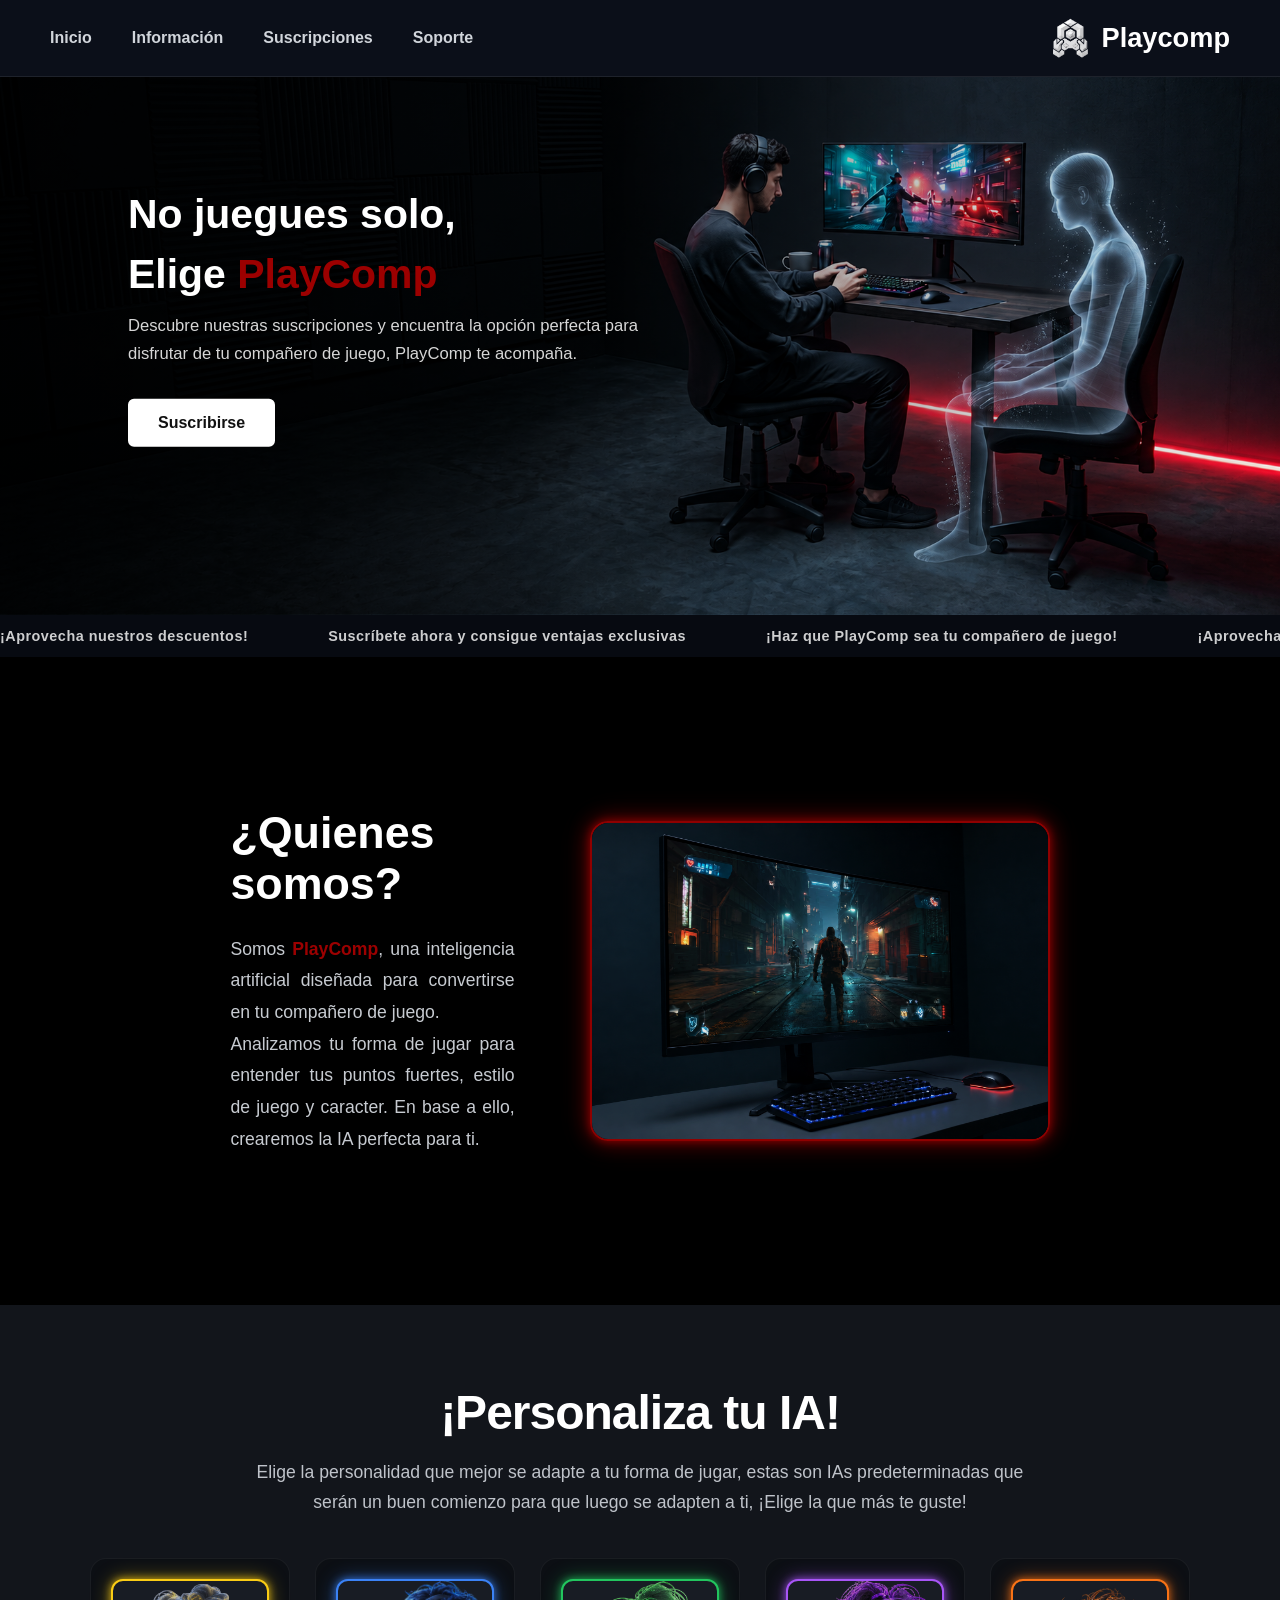
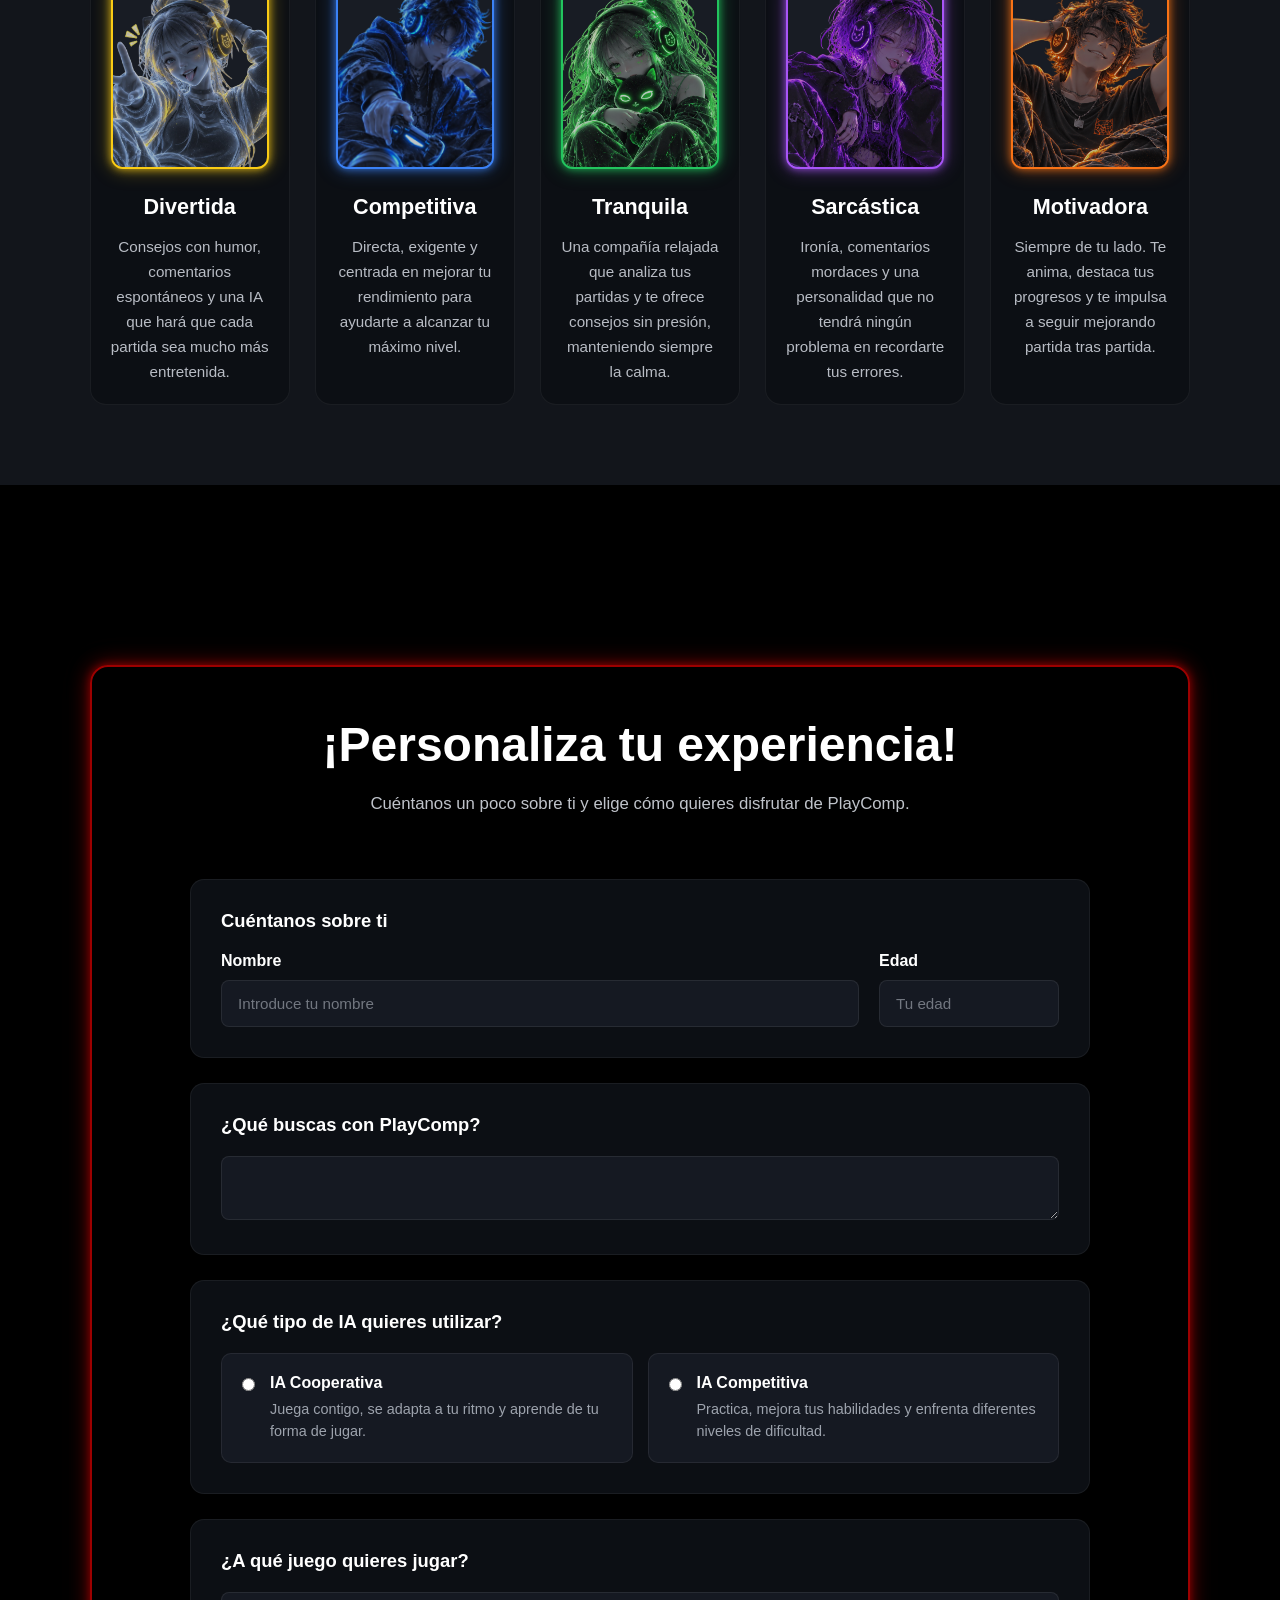
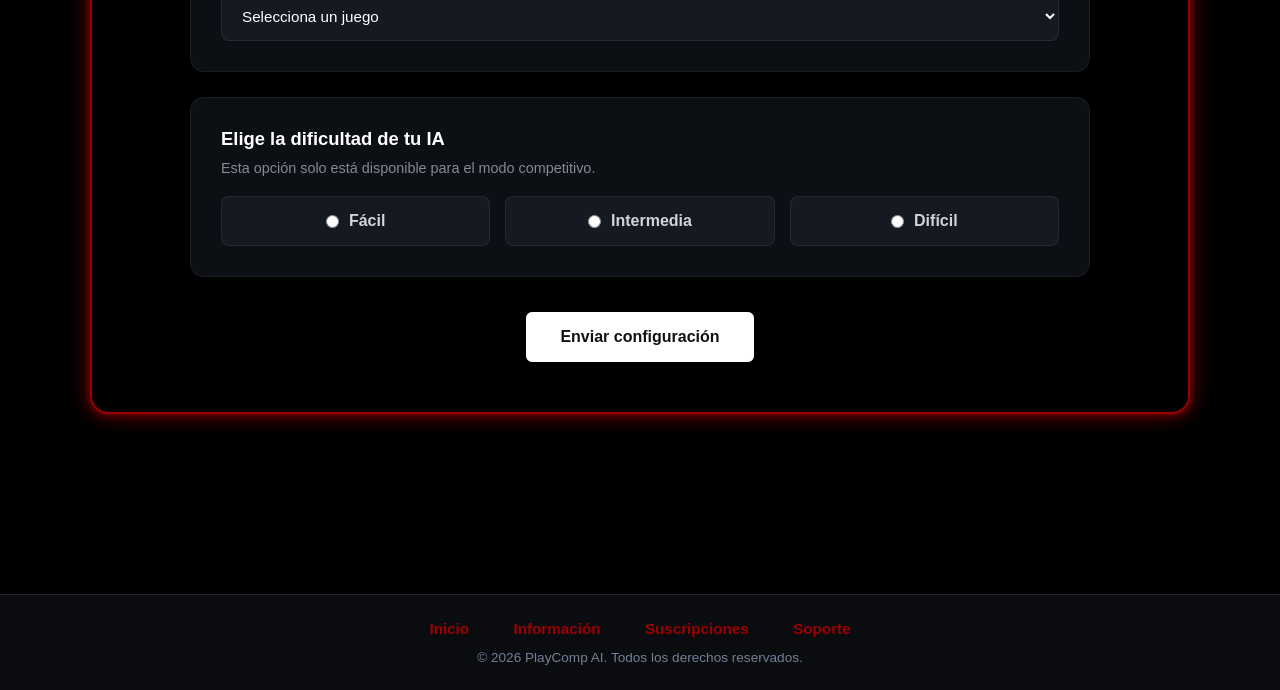
==== index.html @ 2fa4ae01 "Commit inicial del repositorio web separado" ====
<!DOCTYPE html>
<html lang="es">

<head>
    <meta charset="UTF-8">
    <meta name="viewport" content="width=device-width, initial-scale=1.0">
    <link rel="stylesheet" href="reto1web.css">
    <title>PlayComp</title>
</head>

<body>
    <!-- Parte de arriba, menú desplegable -->
    <!-- Dentro de este, estará la imagen del logo -->
    <header class="header-inicio">
        <div class="header-top">
            <img src="img/logo.png" alt="Logo PlayComp" class="logo-img">
            <h1 class="titulo-principal">Playcomp</h1>
        </div>
        <nav class="menu-nav">
            <a href="reto1web.html">Inicio</a>
            <a href="informacion.html">Información</a>
            <a href="suscripciones.html">Suscripciones</a>
            <a href="soporte.html">Soporte</a>
        </nav>
    </header>

    <!-- Imágen principal con su texto y botón que redirige a otra página -->
    <section class="banner">
        <div class="banner-imagen"></div>
        <div class="banner-contenido">
            <h1>No juegues solo,</h1>
            <h1>Elige <b>PlayComp</b></h1>
                <p>
                    Descubre nuestras suscripciones y encuentra la opción perfecta
                    para disfrutar de tu compañero de juego, PlayComp te acompaña.
                </p>
                <a href="#suscripciones" class="banner-boton">
                    Suscribirse
                </a>
        </div>
    </section>

    <!-- Barra en la que aparece las promociones -->
    <div class="barra-promo">
        <div class="promo-track">
            <div class="promo-grupo">
                <span>¡Aprovecha nuestros descuentos!</span>
                <span>Suscríbete ahora y consigue ventajas exclusivas</span>
                <span>¡Haz que PlayComp sea tu compañero de juego!</span>
            </div>
    <!-- Repetimos el texto para más duración -->
            <div class="promo-grupo">
                <span>¡Aprovecha nuestros descuentos!</span>
                <span>Suscríbete ahora y consigue ventajas exclusivas</span>
                <span>¡Haz que PlayComp AI sea tu compañero de juego!</span>
            </div>
        </div>
    </div>

    <!-- Parte principal de la página donde mostraremos todo el contenido -->
    <main>
     <!-- Seccion en la que explicamos quienes somos -->
        <section class="seccion-quesomos">
            <div class="quesomos-texto">
                <h1>¿Quienes somos?</h1>
                <p>Somos <b>PlayComp</b>, una inteligencia artificial diseñada para 
                    convertirse en tu compañero de juego.
                </p> 
                <p>Analizamos tu forma de jugar para entender tus puntos fuertes, 
                    estilo de juego y caracter. En base a ello, crearemos la IA
                    perfecta para ti. 
                </p>
            </div>
            <img class="section-quesomos-img" src="img/img_quesomos.png" alt="Pantalla de Ordenador">
        </section>

    <!-- Aquí mostramos las IAs predeterminadas que tenemos -->
        <section class="personaliza-ia">
            <div class="personaliza-titulo">
                <h2>¡Personaliza tu IA!</h2>
                <p>
                    Elige la personalidad que mejor se adapte a tu forma de jugar,
                    estas son IAs predeterminadas que serán un buen comienzo para que
                    luego se adapten a ti, ¡Elige la que más te guste!
                </p>
            </div>
        <!-- Estas son las "tarjetas" de sus personalidades -->
            <div class="personalidades">
                <!-- Divertida -->
                <div class="personalidad-card divertido">
                    <div class="personalidad-img">
                        <img src="img/divertido.png" alt="IA divertida">
                    </div>
                    <h3>Divertida</h3>
                    <p>
                        Consejos con humor, comentarios espontáneos y una IA
                        que hará que cada partida sea mucho más entretenida.
                    </p>
                </div>

                <!-- Competitiva -->
                <div class="personalidad-card competitivo">
                    <div class="personalidad-img">
                        <img src="img/competitivo.png" alt="IA competitiva">
                    </div>
                    <h3>Competitiva</h3>
                    <p>
                        Directa, exigente y centrada en mejorar tu rendimiento
                        para ayudarte a alcanzar tu máximo nivel.
                    </p>
                </div>

                <!-- Tranquila -->
                <div class="personalidad-card tranquilo">
                    <div class="personalidad-img">
                        <img src="img/tranquilo.png" alt="IA tranquila">
                    </div>
                    <h3>Tranquila</h3>
                    <p>
                        Una compañía relajada que analiza tus partidas y te ofrece
                        consejos sin presión, manteniendo siempre la calma.
                    </p>
                </div>

                <!-- Sarcástica -->
                <div class="personalidad-card sarcastico">
                    <div class="personalidad-img">
                        <img src="img/sarcastico.png" alt="IA sarcástica">
                    </div>
                    <h3>Sarcástica</h3>
                    <p>
                        Ironía, comentarios mordaces y una personalidad que no
                        tendrá ningún problema en recordarte tus errores.
                    </p>
                </div>

                <!-- Motivadora -->
                <div class="personalidad-card motivador">
                    <div class="personalidad-img">
                        <img src="img/motivador.png" alt="IA motivadora">
                    </div>
                    <h3>Motivadora</h3>
                    <p>
                        Siempre de tu lado. Te anima, destaca tus progresos y te
                        impulsa a seguir mejorando partida tras partida.
                    </p>
                </div>
            </div>
        </section>
        
        <!-- Aquí pondremos el cuestionario que recolectará la info del usuario -->
        <section class="configuracion-ia">
            <div class="configuracion-superior">
                <h2>¡Personaliza tu experiencia!</h2>
                <p>
                    Cuéntanos un poco sobre ti y elige cómo quieres disfrutar
                    de PlayComp.
                </p>
            </div>
            <form id="formulario-playcomp">
                <!-- Datos del usuario -->
                <div class="formulario-bloque">
                    <h3>Cuéntanos sobre ti</h3>
                        <div class="formulario-grid">
                            <div class="formulario-campo">
                                <label for="nombre">Nombre</label>
                                <input
                                    type="text"
                                    id="nombre"
                                    name="nombre"
                                    placeholder="Introduce tu nombre"
                                    required>
                            </div>
                            <div class="formulario-campo">
                                <label for="edad">Edad</label>
                                <input
                                    type="number"
                                    id="edad"
                                    name="edad"
                                    placeholder="Tu edad"
                                    min="1"
                                    max="120"
                                    required>
                            </div>
                        </div>
                </div>

                <!-- Objetivo del usuario -->
                <div class="formulario-bloque">
                    <h3>¿Qué buscas con PlayComp?</h3>
                    <textarea
                        id="objetivos"
                        name="objetivos"
                        placeholder="Cuéntanos qué esperas de tu IA..."
                        required>
                    </textarea>
                </div>

                <!-- Tipo de IA que busca -->
                <div class="formulario-bloque">
                    <h3>¿Qué tipo de IA quieres utilizar?</h3>
                    <div class="tipo-ia">
                        <label class="opcion-ia">
                            <input
                                type="radio"
                                name="tipoIA"
                                value="cooperativa"
                                required>
                            <div class="opcion-contenido">
                                <span class="opcion-titulo">
                                    IA Cooperativa
                                </span>
                                <span class="opcion-descripcion">
                                    Juega contigo, se adapta a tu ritmo
                                    y aprende de tu forma de jugar.
                                </span>
                            </div>
                        </label>
                        <label class="opcion-ia">
                            <input
                                type="radio"
                                name="tipoIA"
                                value="competitiva">
                            <div class="opcion-contenido">
                                <span class="opcion-titulo">
                                    IA Competitiva
                                </span>
                                <span class="opcion-descripcion">
                                    Practica, mejora tus habilidades y
                                    enfrenta diferentes niveles de dificultad.
                                </span>
                            </div>
                        </label>
                    </div>
                </div>

                <!-- Juego que le gustaría -->
                <div class="formulario-bloque">
                    <h3>¿A qué juego quieres jugar?</h3>
                    <select
                        id="juego"
                        name="juego"
                        required>
                        <option value="">
                            Selecciona un juego
                        </option>
                        <option value="Valorant">
                            Valorant
                        </option>
                        <option value="CS2">
                            CS2
                        </option>
                        <option value="Fortnite">
                            Fortnite
                        </option>
                        <option value="Rocket League">
                            Rocket League
                        </option>
                        <option value="It takes two">
                            It Takes Two
                        </option>
                        <option value="Helldivers 2">
                            Helldivers 2
                        </option>
                        <option value="Overcooked 2">
                            Overcooked 2
                        </option>
                    </select>
                </div>

                <!-- Dificultad del juego -->
                <div
                    class="formulario-bloque dificultad-bloque"
                    id="dificultadBloque">
                    <h3>Elige la dificultad de tu IA</h3>
                    <p class="ayuda-dificultad">
                        Esta opción solo está disponible para el modo competitivo.
                    </p>
                    <div class="dificultades">
                        <label class="dificultad">
                            <input
                                type="radio"
                                name="dificultad"
                                value="facil">
                            <span>Fácil</span>
                        </label>
                        <label class="dificultad">
                            <input
                                type="radio"
                                name="dificultad"
                                value="intermedia">
                            <span>Intermedia</span>
                        </label>
                        <label class="dificultad">
                            <input
                                type="radio"
                                name="dificultad"
                                value="dificil">
                            <span>Difícil</span>
                        </label>
                    </div>
                </div>
                
                <!-- Boton para enviar el formulario una vez contestadas las preguntas -->
                <button
                    type="submit"
                    class="configuracion-boton">
                    Enviar configuración
                </button>
            </form>
        </section>

    </main>

    <footer>
        <div class="footer-links">
            <a href="reto1web.html">Inicio</a>
            <a href="informacion.html">Información</a>
            <a href="suscripciones.html">Suscripciones</a>
            <a href="soporte.html">Soporte</a>
        </div>
        <p>&copy; 2026 PlayComp AI. Todos los derechos reservados.</p>
    </footer>
</body>
</html>
---- reto1web.css ----
* {
    margin: 0;
    padding: 0;
    box-sizing: border-box;
    font-family: Arial, sans-serif;
}

/* Cuerpo entero de la página */
body {
    background-color: #000000;
    color: #ffffff;
    overflow-x: hidden;
}

/* Header general */
.header-inicio {
    display: flex;
    flex-direction: row;
    align-items: center;
    justify-content: space-between;
    width: 100%;
    padding: 18px 50px;
    box-sizing: border-box;
    background-color: #0B0F19;
    border-bottom: 1px solid rgba(255, 255, 255, 0.08);
    position: relative;
    z-index: 10;
}

/* Logo posición */
.header-top {
    display: flex;
    align-items: center;
    gap: 12px;
    order: 2;
}

/* Logo solo imágen */
.logo-img {
    height: 40px;
    width: auto;
}

/* Nombrre empresa */
.titulo-principal {
    font-size: 1.7rem;
    margin: 0;
    color: #ffffff;
    font-weight: 700;
}

/* Menu superior */
.menu-nav {
    display: flex;
    align-items: center;
    gap: 40px;
    order: 1;
}

/* Enlaces header */
.menu-nav a {
    color: #d1d5db;
    text-decoration: none;
    font-size: 1rem;
    font-weight: 500;
    transition: color 0.3s ease;
    font-weight: 600;
}

/* Hover del botón */
.menu-nav a:hover {
    color: red;
}

/* Imagen de Banner */
.banner {
    position: relative;
    width: 100%;
    height: clamp(480px, 42vw, 600px);
    overflow: hidden;
}

/* Imagen oscura */
.banner-imagen {
    position: absolute;
    inset: 0;  
    background-image:
        linear-gradient(
            to right,
            rgba(0, 0, 0, 0.85) 0%,
            rgba(0, 0, 0, 0.60) 40%,
            rgba(0, 0, 0, 0.20) 75%,
            rgba(0, 0, 0, 0.05) 100%
        ),
        url("img/banner.png");

    background-size: cover;
    background-position: center;
    background-repeat: no-repeat;
}

/* Contenido encima de la imagen */
.banner-contenido {
    position: absolute;
    z-index: 2;
    top: 45%;
    left: 10%;
    transform: translateY(-50%);
    width: 40%;
    max-width: 600px;
    color: white;
}

/* Título banner */
.banner-contenido h1 {
    font-size: clamp(2rem, 3.2vw, 3.2rem);
    font-weight: 700;
    margin: 0 0 15px;
    line-height: 1.1;
}

/* Descripción después del título*/
.banner-contenido p {
    width: 100%;
    font-size: clamp(0.95rem, 1.3vw, 1.1rem);
    line-height: 1.7;
    margin: 0 0 30px;
    color: #d6d6d6;
}

.banner-contenido b {
    color: #9c0000
}

/* Botón en el banner (Suscribirse)*/
.banner-boton {
    display: inline-block;
    padding: 13px 28px;
    background-color: white;
    color: #111;
    text-decoration: none;
    font-weight: 600;
    border-radius: 6px;
    border: 2px solid white;
    transition: all 0.3s ease;
}

/* Efecto hover botón */
.banner-boton:hover {
    background-color: #9c0000;
    border-color: #9c0000;
    color: white;
    box-shadow:
        0 0 10px rgba(156, 0, 0, 0.7),
        0 0 25px rgba(156, 0, 0, 0.35);
    transform: translateY(-2px);
}

/* Resposive a formato Tablet */
/* Establece los valores máximos */
@media (max-width: 768px) {

    .banner {
        height: 540px;
    }

    .banner-contenido {
        left: 6%;
        width: 88%;
        max-width: none;
        top: 50%;
    }
}

/* Resposive a formato Móvil */
/* Establece los valores máximos */
@media (max-width: 480px) {
    .banner {
        height: 560px;
    }

    .banner-contenido {
        left: 5%;
        width: 90%;
        top: 50%;
    }

    .banner-imagen {
        background-position: center;
    }
}

/* Barra promocional */
.barra-promo {
    width: 100%;
    height: 42px;
    background-color: rgba(11, 15, 25, 0.70);
    color: white;
    overflow: hidden;
    display: flex;
    align-items: center;
    white-space: nowrap;
}

/* Contenedor que se desplaza */
.promo-track {
    display: flex;
    width: max-content;
    animation: moverTexto 18s linear infinite;
}

/* Cada bloque de texto */
.promo-grupo {
    display: flex;
    align-items: center;
    gap: 80px;
    padding-right: 80px;
}

/* Texto dentro */
.promo-grupo span {
    font-size: 0.9rem;
    font-weight: 700;
    letter-spacing: 0.5px;
    color: white;
    opacity: 0.8;
}

/* Movimiento continuo */
@keyframes moverTexto {
    from {
        transform: translateX(0);
    }

    to {
        transform: translateX(-50%);
    }

}

/* Animación de movimiento*/
@keyframes moverTexto {
    from {
        transform: translateX(0);
    }

    to {
        transform: translateX(-50%);
    }
}

/* Sección ¿Quienes somos? */
.seccion-quesomos {
    width: 100%;
    padding: 150px 18%;
    box-sizing: border-box;
    display: flex;
    align-items: center;
    justify-content: space-between;
    gap: 75px;
    color: #ffffff;
}

/* Texto de quesomos */
.quesomos-texto {
    flex: 1;
    max-width: 600px;
    text-align: justify;
}

/* Título de quesomos */
.quesomos-texto h1 {
    margin: 0 0 25px;
    font-size: 2.8rem;
    font-weight: 700;
    color: #ffffff;
}

/* Texto de descripción de quesomos */
.quesomos-texto p {
    margin: 0;
    font-size: 1.1rem;
    line-height: 1.8;
    color: #c7cbd1;
}

/* PlayComp bold */
.quesomos-texto b {
    color: #9c0000;
}

/* Imágen de quesomos */
.section-quesomos-img {
    width: 460px;
    height: 320px;
    border-radius: 18px;
    box-shadow: 0 20px 50px rgba(0, 0, 0, 0.45);
    opacity: 0.92;
    border: 2px solid #9c0000;
    box-shadow:
        0 0 8px rgba(156, 0, 0, 0.9),
        0 0 20px rgba(156, 0, 0, 0.6),
        0 0 35px rgba(156, 0, 0, 0.35);
}

/* Perzonaliza tu IA */
.personaliza-ia {
    width: 100%;
    padding: 80px 7%;
    box-sizing: border-box;
    background-color: #12151b;
    color: white;
    margin-bottom: 100px;
}

/* Sección de perzonaliza tu ia */
.personaliza-titulo {
    text-align: center;
    max-width: 800px;
    margin: 0 auto 40px;
}

/* Subtitulo de perzonaliza tu IA */
.personaliza-titulo h2 {
    margin: 0 0 18px;

    font-size: 3rem;
    font-weight: 700;
    letter-spacing: -1px;
}

/*Descripción de perzonaliza a tu IA*/
.personaliza-titulo p {
    margin: 0;
    color: #bfc3ca;
    font-size: 1.1rem;
    line-height: 1.7;
}

/*Contenedor de pèrzonalidades*/
.personalidades {
    display: grid;
    grid-template-columns: repeat(5, 1fr);
    gap: 25px;
    max-width: 1500px;
    margin: 0 auto;
}

/*Tarjeta de personalidades*/
.personalidad-card {
    padding: 20px;
    background-color: #0c0f14;
    border-radius: 16px;
    text-align: center;
    transition:
        transform 0.3s ease,
        box-shadow 0.3s ease;
    border: 1px solid rgba(255, 255, 255, 0.06);
}

/* Efecto al pasar el ratón */
.personalidad-card:hover {
    transform: translateY(-8px);
}

/* Imágen de las personalidades caja */
.personalidad-img {
    width: 100%;
    height: 190px;
    margin-bottom: 25px;
    border-radius: 12px;
    overflow: hidden;
    background-color: #181c24;
    display: flex;
    align-items: center;
    justify-content: center;
}

/* Imagen directamente de la personalidades*/
.personalidad-img img {
    width: 100%;
    height: 100%;
    object-fit: cover;
    display: block;
    opacity: 75%;
}

/* Colores de cada personalidad*/
/* Divertido de amarillo */
.divertido .personalidad-img {
    border: 2px solid #facc15;
    box-shadow:
        0 0 8px rgba(250, 204, 21, 0.8),
        0 0 20px rgba(250, 204, 21, 0.4);
}
/* Efecto al pasar el raton */
.divertido:hover {
    box-shadow:
        0 0 15px rgba(250, 204, 21, 0.15);
}

/* Competitivo de azul */
.competitivo .personalidad-img {
    border: 2px solid #3b82f6;
    box-shadow:
        0 0 8px rgba(59, 130, 246, 0.8),
        0 0 20px rgba(59, 130, 246, 0.4);
}
/* Efecto al pasar el raton */
.competitivo:hover {
    box-shadow:
        0 0 15px rgba(59, 130, 246, 0.15);
}

/* Tranquilo de verde */
.tranquilo .personalidad-img {
    border: 2px solid #22c55e;

    box-shadow:
        0 0 8px rgba(34, 197, 94, 0.8),
        0 0 20px rgba(34, 197, 94, 0.4);
}
/* Efecto al pasar el raton */
.tranquilo:hover {
    box-shadow:
        0 0 15px rgba(34, 197, 94, 0.15);
}

/* Sarcastico de morado */
.sarcastico .personalidad-img {
    border: 2px solid #a855f7;
    box-shadow:
        0 0 8px rgba(168, 85, 247, 0.8),
        0 0 20px rgba(168, 85, 247, 0.4);
}
/* Efecto al pasar el raton */
.sarcastico:hover {
    box-shadow:
        0 0 15px rgba(168, 85, 247, 0.15);
}

/* Motivador de naranja */
.motivador .personalidad-img {
    border: 2px solid #f97316;
    box-shadow:
        0 0 8px rgba(249, 115, 22, 0.8),
        0 0 20px rgba(249, 115, 22, 0.4);
}
/* Efecto al pasar el raton */
.motivador:hover {
    box-shadow:
        0 0 15px rgba(249, 115, 22, 0.15);
}

/* Texto de personalidad */
.personalidad-card h3 {
    margin: 0 0 14px;
    font-size: 1.35rem;
    font-weight: 700;
}

/* Pequeña descripción de personalidad */
.personalidad-card p {
    margin: 0;
    color: #b8bcc4;
    font-size: 0.95rem;
    line-height: 1.65;
}

/* Configuración de la ia */
/* seccion de la configuración de la ia */
.configuracion-ia {
    width: min(1100px, calc(100% - 40px));
    margin: 180px auto;
    padding: 50px;
    box-sizing: border-box;
    color: white;
    border: 2px solid #9c0000;
    border-radius: 18px;
    box-shadow:
        0 0 8px rgba(156, 0, 0, 0.8),
        0 0 20px rgba(156, 0, 0, 0.5),
        0 0 30px rgba(156, 0, 0, 0.25);
}

/* Parte superior de la configuración de IA */
.configuracion-superior {
    max-width: 750px;
    margin: 0 auto 60px;
    text-align: center;
}

/* Subtitulo de la configuración de IA */
.configuracion-superior h2 {
    margin: 0 0 18px;
    font-size: 3rem;
    font-weight: 700;
}

/* Texto dentro de la configuración de IA */
.configuracion-superior p {
    margin: 0;
    color: #bfc3ca;
    font-size: 1.05rem;
    line-height: 1.7;
}

/* Identificacion del formulario */
#formulario-playcomp {
    max-width: 900px;
    margin: 0 auto;
}

/* Bloques en los que van a estar separados los diferentes campos del formulario */
.formulario-bloque {
    margin-bottom: 25px;
    padding: 30px;
    background-color: #0c0f14;
    border: 1px solid rgba(255, 255, 255, 0.06);
    border-radius: 14px;
    transition: 0.3s ease;
}

/* Efecto de los bloques al pasar por encima el ratón */
.formulario-bloque:hover {
    border-color: rgba(156, 0, 0, 0.4);
    box-shadow:
        0 0 20px rgba(156, 0, 0, 0.08);
}

/* Título del dentro de los bloques */
.formulario-bloque h3 {
    margin: 0 0 20px;
    font-size: 1.15rem;
}

/* Grid dentro del primer bloque del cuestionario */
.formulario-grid {
    display: grid;
    grid-template-columns: 1fr 180px;
    gap: 20px;
}

/* Campos en los que el usuario va a poner su respuesta */
.formulario-campo label {
    display: block;
    margin-bottom: 10px;
    color: #ffffff;
    font-weight: 600;
}

/* Caracteristicas en común de estilo para los tres tipos de cuadro que hemos usado */
.formulario-campo input,
.formulario-bloque select,
.formulario-bloque textarea {
    width: 100%;
    box-sizing: border-box;
    padding: 14px 16px;
    background-color: #151922;
    color: #ffffff;
    border: 1px solid rgba(255, 255, 255, 0.08);
    border-radius: 8px;
    font-family: inherit;
    font-size: 0.95rem;
    outline: none;
    transition: 0.3s ease;
}

/* Caracteristicas en común de estilo para los dos tipos de cuadro que hemos usado */
.formulario-campo input::placeholder,
.formulario-bloque textarea::placeholder {
    color: #727780;
}

/* Cuando el usuario haga clic dentro de estas opciones y que esté escribiendo en él, cambia su borde a rojo */
.formulario-campo input:focus,
.formulario-bloque select:focus,
.formulario-bloque textarea:focus {
    border-color: #9c0000;
    box-shadow:
        0 0 10px rgba(156, 0, 0, 0.25);
}

/* Estilo del textarea */
.form-bloque textarea {
    min-height: 110px;
    resize: vertical;
}

/* Apartado del tipo de IA */
/* Distribucion de dos cuadros del tipo de ia*/
.tipo-ia {
    display: grid;
    grid-template-columns: 1fr 1fr;
    gap: 15px;
}

/* Opciones dentro del tipo de IA */
.opcion-ia {
    display: flex;
    align-items: flex-start;
    gap: 15px;
    padding: 20px;
    background-color: #151922;
    border: 1px solid rgba(255, 255, 255, 0.07);
    border-radius: 10px;
    cursor: pointer;
    transition: 0.3s ease;
}

/* Efecto al pasar el ratón encima de esas opciones */
.opcion-ia:hover {
    border-color: rgba(156, 0, 0, 0.5);
    transform: translateY(-2px);
}

/* Detalles dentro la opcion del input */
.opcion-ia input {
    margin-top: 4px;
    accent-color: #9c0000;
}

/* Distribución de la opcion */
.opcion-contenido {
    display: flex;
    flex-direction: column;
    gap: 7px;
}

/* Título dentro de la opcion */
.opcion-titulo {
    font-weight: 700;
    color: #ffffff;
}

/* Palabras dentro de la opcion */
.opcion-descripcion {
    color: #9da3ad;
    font-size: 0.9rem;
    line-height: 1.5;
}

/* Apartado de opcion de dificultad de la ia */
/* Texto que dice que la dificultad solo esta disponible para el modo coperativo */
.ayuda-dificultad {
    margin: -10px 0 20px;
    color: #858b95;
    font-size: 0.9rem;
}

/* Distribución de las dificultades */
.dificultades {
    display: grid;
    grid-template-columns: repeat(3, 1fr);
    gap: 15px;
}

/* Diseño de cuando vas a elegir una de las dificultades */
.dificultad {
    display: flex;
    align-items: center;
    justify-content: center;
    padding: 15px;
    background-color: #151922;
    border: 1px solid rgba(255, 255, 255, 0.07);
    border-radius: 8px;
    cursor: pointer;
    transition: 0.3s ease;
}

/* Efecto al pasar por encima el raton de la dificultan a elegir */
.dificultad:hover {
    border-color: #9c0000;
}

/* Margen del input de dificultad */
.dificultad input {
    margin-right: 10px;
    accent-color: #9c0000;
}

/* Color del las letras de  la dificultad a elegir */
.dificultad span {
    color: #d1d5db;
    font-weight: 600;
}

/* Estilo del botón para enviar el formulario */
.configuracion-boton {
    display: block;
    margin: 35px auto 0;
    padding: 14px 32px;
    background-color: white;
    color: #111111;
    border: 2px solid white;
    border-radius: 6px;
    font-size: 1rem;
    font-weight: 700;
    cursor: pointer;
    transition: 0.3s ease;
}

/* Efecto al pasar el raton por encima, cambio de color */
.configuracion-boton:hover {
    background-color: #9c0000;
    border-color: #9c0000;
    color: white;
    box-shadow:
        0 0 10px rgba(156, 0, 0, 0.7),
        0 0 25px rgba(156, 0, 0, 0.35);
    transform: translateY(-2px);
}

/* Resposive del formulario */
@media (max-width: 768px) {
    .configuracion-ia {
        padding: 80px 5%;
    }
    .configuracion-header h2 {
        font-size: 2.2rem;
    }
    .form-grid {
        grid-template-columns: 1fr;
    }
    .tipo-ia {
        grid-template-columns: 1fr;
    }
    .dificultades {
        grid-template-columns: 1fr;
    }
}

/* Parte de abajo del todo de la página */
footer {
    background-color: #0b0c10;
    text-align: center;
    padding: 25px 20px;
    margin-top: 50px;
    border-top: 1px solid #232536;
}

/* Links dentro de la parte de abajo de la página */
.footer-links {
    margin-bottom: 12px;
}

/* Enlaces ya directamente dentro de la parte de abajo de la página */
.footer-links a {
    color: #9c0000;
    text-decoration: none;
    margin: 0 20px;
    font-size: 0.95rem;
    font-weight: 600;
}

/* Efectos de los links al pasar el ratón por encima */
.footer-links a:hover {
    text-decoration: underline;
}

/* Afecta a todo el texto dentro del foooter */
footer p {
    color: #718096;
    font-size: 0.85rem;
}
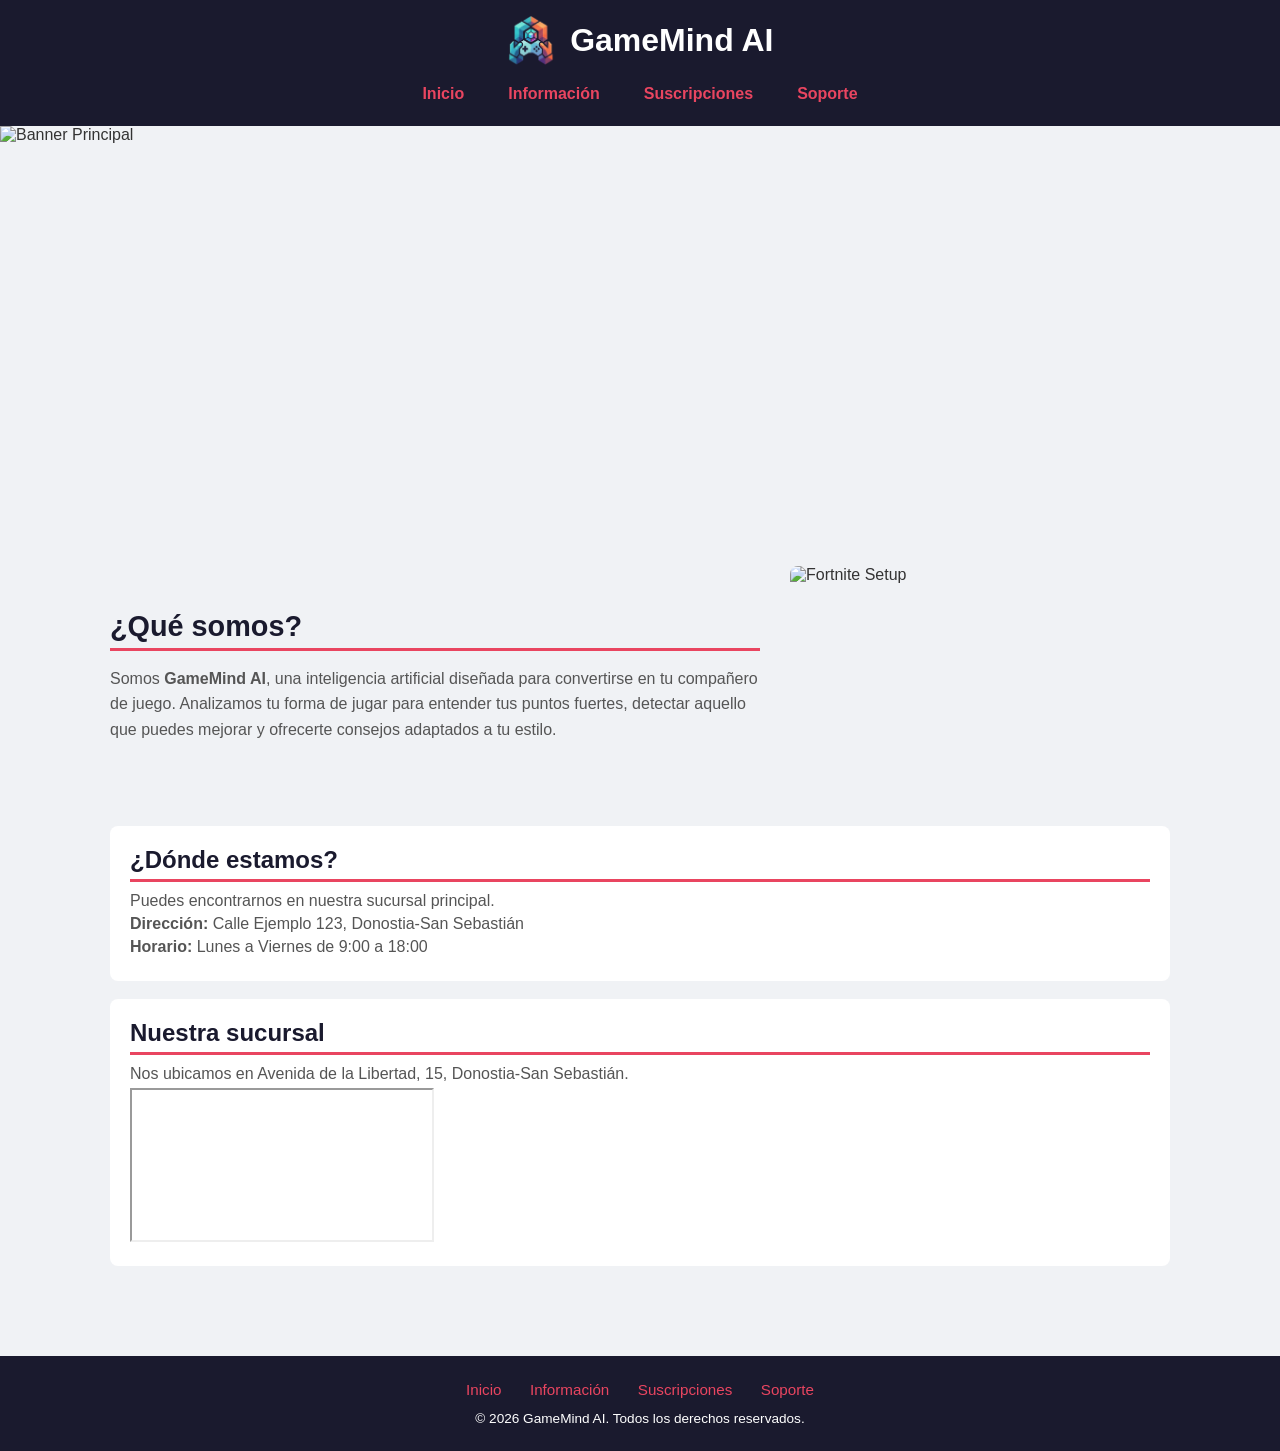
==== commit bbe2255c: "style: he cambiado el estilo al que teniamos en un principio y solucionaod y editado algunas cosas" ====
--- a/index.html
+++ b/index.html
@@ -4,18 +4,19 @@
 <head>
     <meta charset="UTF-8">
     <meta name="viewport" content="width=device-width, initial-scale=1.0">
+    <title>GameMind AI</title>
     <link rel="stylesheet" href="reto1web.css">
-    <title>PlayComp</title>
 </head>
 
 <body>
-    <!-- Parte de arriba, menú desplegable -->
-    <!-- Dentro de este, estará la imagen del logo -->
     <header class="header-inicio">
+
         <div class="header-top">
-            <img src="img/logo.png" alt="Logo PlayComp" class="logo-img">
-            <h1 class="titulo-principal">Playcomp</h1>
+            <img src="img/logo.png" alt="Logo GameMind AI" class="logo-img">
+            <h1 class="titulo-principal">GameMind AI</h1>
         </div>
+
+
         <nav class="menu-nav">
             <a href="reto1web.html">Inicio</a>
             <a href="informacion.html">Información</a>
@@ -24,294 +25,44 @@
         </nav>
     </header>
 
-    <!-- Imágen principal con su texto y botón que redirige a otra página -->
     <section class="banner">
-        <div class="banner-imagen"></div>
-        <div class="banner-contenido">
-            <h1>No juegues solo,</h1>
-            <h1>Elige <b>PlayComp</b></h1>
-                <p>
-                    Descubre nuestras suscripciones y encuentra la opción perfecta
-                    para disfrutar de tu compañero de juego, PlayComp te acompaña.
-                </p>
-                <a href="#suscripciones" class="banner-boton">
-                    Suscribirse
-                </a>
-        </div>
+        <img src="https://imgs.search.brave.com/KPJGpGL_L5sx5v8Ti8mWgEXpl9MYyS2g9WVIDTNc9wQ/rs:fit:860:0:0:0/g:ce/aHR0cHM6Ly9wcmV2/aWV3LnJlZGQuaXQv/cG9zdC15b3VyLW1v/c3QtYmVhdXRpZnVs/LWVsZGVuLXJpbmct/cGljdHVyZS12MC04/YnY3MGN4MmZqY2Yx/LmpwZWc_d2lkdGg9/MTkyMCZmb3JtYXQ9/cGpwZyZhdXRvPXdl/YnAmcz05YTNlNDhh/MmEzNjk1NDA3Njlm/Njc0MWY4N2ExMWVl/MjlkNDNlMjhh"
+            alt="Banner Principal">
     </section>
 
-    <!-- Barra en la que aparece las promociones -->
-    <div class="barra-promo">
-        <div class="promo-track">
-            <div class="promo-grupo">
-                <span>¡Aprovecha nuestros descuentos!</span>
-                <span>Suscríbete ahora y consigue ventajas exclusivas</span>
-                <span>¡Haz que PlayComp sea tu compañero de juego!</span>
+    <main>
+        <section class="section-quesomos">
+            <div class="quesomos-texto">
+                <h1>¿Qué somos?</h1>
+                <p>Somos <b>GameMind AI</b>, una inteligencia artificial diseñada para convertirse en tu compañero de
+                    juego. Analizamos tu forma de jugar para entender tus puntos fuertes, detectar aquello que puedes
+                    mejorar y ofrecerte consejos adaptados a tu estilo.</p>
             </div>
-    <!-- Repetimos el texto para más duración -->
-            <div class="promo-grupo">
-                <span>¡Aprovecha nuestros descuentos!</span>
-                <span>Suscríbete ahora y consigue ventajas exclusivas</span>
-                <span>¡Haz que PlayComp AI sea tu compañero de juego!</span>
-            </div>
-        </div>
-    </div>
-
-    <!-- Parte principal de la página donde mostraremos todo el contenido -->
-    <main>
-     <!-- Seccion en la que explicamos quienes somos -->
-        <section class="seccion-quesomos">
-            <div class="quesomos-texto">
-                <h1>¿Quienes somos?</h1>
-                <p>Somos <b>PlayComp</b>, una inteligencia artificial diseñada para 
-                    convertirse en tu compañero de juego.
-                </p> 
-                <p>Analizamos tu forma de jugar para entender tus puntos fuertes, 
-                    estilo de juego y caracter. En base a ello, crearemos la IA
-                    perfecta para ti. 
-                </p>
-            </div>
-            <img class="section-quesomos-img" src="img/img_quesomos.png" alt="Pantalla de Ordenador">
+            <img class="section-quesomos-img"
+                src="https://imgs.search.brave.com/gMvSrnGu9a5ObkMkyaIZz6wCJoRf0uCM6L8EM850_iQ/rs:fit:860:0:0:0/g:ce/aHR0cHM6Ly9tZWRp/YS5nZXR0eWltYWdl/cy5jb20vaWQvOTcy/OTY2NjIwL2ZyL3Bo/b3RvL2FuLWF0dGVu/ZGVlLXBsYXlzLWlu/LXRoZS1lcGljLWdh/bWVzLWluYy1mb3J0/bml0ZS1iYXR0bGUt/cm95YWxlLWNlbGVi/cml0eS1wcm8tYW0t/b24tdGhlLmpwZz9z/PTYxMng2MTImdz0w/Jms9MjAmYz1iOFRV/enpVNi1QR1Nzb3Qw/YTFYMmlxWU5vS1ZN/Y1JaWm44VkxIWWg5/ZE9nPQ"
+                alt="Fortnite Setup">
         </section>
 
-    <!-- Aquí mostramos las IAs predeterminadas que tenemos -->
-        <section class="personaliza-ia">
-            <div class="personaliza-titulo">
-                <h2>¡Personaliza tu IA!</h2>
-                <p>
-                    Elige la personalidad que mejor se adapte a tu forma de jugar,
-                    estas son IAs predeterminadas que serán un buen comienzo para que
-                    luego se adapten a ti, ¡Elige la que más te guste!
-                </p>
-            </div>
-        <!-- Estas son las "tarjetas" de sus personalidades -->
-            <div class="personalidades">
-                <!-- Divertida -->
-                <div class="personalidad-card divertido">
-                    <div class="personalidad-img">
-                        <img src="img/divertido.png" alt="IA divertida">
-                    </div>
-                    <h3>Divertida</h3>
-                    <p>
-                        Consejos con humor, comentarios espontáneos y una IA
-                        que hará que cada partida sea mucho más entretenida.
-                    </p>
-                </div>
-
-                <!-- Competitiva -->
-                <div class="personalidad-card competitivo">
-                    <div class="personalidad-img">
-                        <img src="img/competitivo.png" alt="IA competitiva">
-                    </div>
-                    <h3>Competitiva</h3>
-                    <p>
-                        Directa, exigente y centrada en mejorar tu rendimiento
-                        para ayudarte a alcanzar tu máximo nivel.
-                    </p>
-                </div>
-
-                <!-- Tranquila -->
-                <div class="personalidad-card tranquilo">
-                    <div class="personalidad-img">
-                        <img src="img/tranquilo.png" alt="IA tranquila">
-                    </div>
-                    <h3>Tranquila</h3>
-                    <p>
-                        Una compañía relajada que analiza tus partidas y te ofrece
-                        consejos sin presión, manteniendo siempre la calma.
-                    </p>
-                </div>
-
-                <!-- Sarcástica -->
-                <div class="personalidad-card sarcastico">
-                    <div class="personalidad-img">
-                        <img src="img/sarcastico.png" alt="IA sarcástica">
-                    </div>
-                    <h3>Sarcástica</h3>
-                    <p>
-                        Ironía, comentarios mordaces y una personalidad que no
-                        tendrá ningún problema en recordarte tus errores.
-                    </p>
-                </div>
-
-                <!-- Motivadora -->
-                <div class="personalidad-card motivador">
-                    <div class="personalidad-img">
-                        <img src="img/motivador.png" alt="IA motivadora">
-                    </div>
-                    <h3>Motivadora</h3>
-                    <p>
-                        Siempre de tu lado. Te anima, destaca tus progresos y te
-                        impulsa a seguir mejorando partida tras partida.
-                    </p>
-                </div>
+        <section class="section-ubicacion">
+            <h1>¿Dónde estamos?</h1>
+            <p>Puedes encontrarnos en nuestra sucursal principal.</p>
+            <p><b>Dirección:</b> Calle Ejemplo 123, Donostia-San Sebastián</p>
+            <p><b>Horario:</b> Lunes a Viernes de 9:00 a 18:00</p>
+        </section>
+        <br>
+        <section class="section-mapa">
+            <h1>Nuestra sucursal</h1>
+            <p>Nos ubicamos en Avenida de la Libertad, 15, Donostia-San Sebastián.</p>
+            <div class="mapa-container">
+                <iframe
+                    src="https://www.google.com/maps/embed?pb=!1m18!1m12!1m3!1d2902.836854123019!2d-1.9812!3d43.3183!2m3!1f0!2f0!3f0!3m2!1i1024!2i768!4f13.1!3m3!1m2!1s0x0%3A0x0!2zNDPCsDE5JzA1LjkiTiAxwrA1OCc1Mi4zIlc!5e0!3m2!1ses!2ses!4v1600000000000!5m2!1ses!2ses"
+                    allowfullscreen="" loading="lazy" referrerpolicy="no-referrer-when-downgrade">
+                </iframe>
             </div>
         </section>
-        
-        <!-- Aquí pondremos el cuestionario que recolectará la info del usuario -->
-        <section class="configuracion-ia">
-            <div class="configuracion-superior">
-                <h2>¡Personaliza tu experiencia!</h2>
-                <p>
-                    Cuéntanos un poco sobre ti y elige cómo quieres disfrutar
-                    de PlayComp.
-                </p>
-            </div>
-            <form id="formulario-playcomp">
-                <!-- Datos del usuario -->
-                <div class="formulario-bloque">
-                    <h3>Cuéntanos sobre ti</h3>
-                        <div class="formulario-grid">
-                            <div class="formulario-campo">
-                                <label for="nombre">Nombre</label>
-                                <input
-                                    type="text"
-                                    id="nombre"
-                                    name="nombre"
-                                    placeholder="Introduce tu nombre"
-                                    required>
-                            </div>
-                            <div class="formulario-campo">
-                                <label for="edad">Edad</label>
-                                <input
-                                    type="number"
-                                    id="edad"
-                                    name="edad"
-                                    placeholder="Tu edad"
-                                    min="1"
-                                    max="120"
-                                    required>
-                            </div>
-                        </div>
-                </div>
-
-                <!-- Objetivo del usuario -->
-                <div class="formulario-bloque">
-                    <h3>¿Qué buscas con PlayComp?</h3>
-                    <textarea
-                        id="objetivos"
-                        name="objetivos"
-                        placeholder="Cuéntanos qué esperas de tu IA..."
-                        required>
-                    </textarea>
-                </div>
-
-                <!-- Tipo de IA que busca -->
-                <div class="formulario-bloque">
-                    <h3>¿Qué tipo de IA quieres utilizar?</h3>
-                    <div class="tipo-ia">
-                        <label class="opcion-ia">
-                            <input
-                                type="radio"
-                                name="tipoIA"
-                                value="cooperativa"
-                                required>
-                            <div class="opcion-contenido">
-                                <span class="opcion-titulo">
-                                    IA Cooperativa
-                                </span>
-                                <span class="opcion-descripcion">
-                                    Juega contigo, se adapta a tu ritmo
-                                    y aprende de tu forma de jugar.
-                                </span>
-                            </div>
-                        </label>
-                        <label class="opcion-ia">
-                            <input
-                                type="radio"
-                                name="tipoIA"
-                                value="competitiva">
-                            <div class="opcion-contenido">
-                                <span class="opcion-titulo">
-                                    IA Competitiva
-                                </span>
-                                <span class="opcion-descripcion">
-                                    Practica, mejora tus habilidades y
-                                    enfrenta diferentes niveles de dificultad.
-                                </span>
-                            </div>
-                        </label>
-                    </div>
-                </div>
-
-                <!-- Juego que le gustaría -->
-                <div class="formulario-bloque">
-                    <h3>¿A qué juego quieres jugar?</h3>
-                    <select
-                        id="juego"
-                        name="juego"
-                        required>
-                        <option value="">
-                            Selecciona un juego
-                        </option>
-                        <option value="Valorant">
-                            Valorant
-                        </option>
-                        <option value="CS2">
-                            CS2
-                        </option>
-                        <option value="Fortnite">
-                            Fortnite
-                        </option>
-                        <option value="Rocket League">
-                            Rocket League
-                        </option>
-                        <option value="It takes two">
-                            It Takes Two
-                        </option>
-                        <option value="Helldivers 2">
-                            Helldivers 2
-                        </option>
-                        <option value="Overcooked 2">
-                            Overcooked 2
-                        </option>
-                    </select>
-                </div>
-
-                <!-- Dificultad del juego -->
-                <div
-                    class="formulario-bloque dificultad-bloque"
-                    id="dificultadBloque">
-                    <h3>Elige la dificultad de tu IA</h3>
-                    <p class="ayuda-dificultad">
-                        Esta opción solo está disponible para el modo competitivo.
-                    </p>
-                    <div class="dificultades">
-                        <label class="dificultad">
-                            <input
-                                type="radio"
-                                name="dificultad"
-                                value="facil">
-                            <span>Fácil</span>
-                        </label>
-                        <label class="dificultad">
-                            <input
-                                type="radio"
-                                name="dificultad"
-                                value="intermedia">
-                            <span>Intermedia</span>
-                        </label>
-                        <label class="dificultad">
-                            <input
-                                type="radio"
-                                name="dificultad"
-                                value="dificil">
-                            <span>Difícil</span>
-                        </label>
-                    </div>
-                </div>
-                
-                <!-- Boton para enviar el formulario una vez contestadas las preguntas -->
-                <button
-                    type="submit"
-                    class="configuracion-boton">
-                    Enviar configuración
-                </button>
-            </form>
-        </section>
-
     </main>
 
+    <!-- FOOTER SENCILLO -->
     <footer>
         <div class="footer-links">
             <a href="reto1web.html">Inicio</a>
@@ -319,7 +70,8 @@
             <a href="suscripciones.html">Suscripciones</a>
             <a href="soporte.html">Soporte</a>
         </div>
-        <p>&copy; 2026 PlayComp AI. Todos los derechos reservados.</p>
+        <p>&copy; 2026 GameMind AI. Todos los derechos reservados.</p>
     </footer>
 </body>
-</html>
+
+</html>
--- a/reto1web.css
+++ b/reto1web.css
@@ -5,761 +5,173 @@
     font-family: Arial, sans-serif;
 }
 
-/* Cuerpo entero de la página */
 body {
-    background-color: #000000;
-    color: #ffffff;
+    background-color: #f0f2f5;
+    color: #333;
     overflow-x: hidden;
 }
 
-/* Header general */
 .header-inicio {
     display: flex;
-    flex-direction: row;
+    flex-direction: column;
     align-items: center;
-    justify-content: space-between;
-    width: 100%;
-    padding: 18px 50px;
-    box-sizing: border-box;
-    background-color: #0B0F19;
-    border-bottom: 1px solid rgba(255, 255, 255, 0.08);
-    position: relative;
-    z-index: 10;
+    padding: 15px 0;
+    background-color: #1a1a2e;
 }
 
-/* Logo posición */
 .header-top {
     display: flex;
     align-items: center;
-    gap: 12px;
-    order: 2;
+    gap: 15px;
+    margin-bottom: 12px;
 }
 
-/* Logo solo imágen */
 .logo-img {
-    height: 40px;
+    height: 50px;
     width: auto;
 }
 
-/* Nombrre empresa */
 .titulo-principal {
-    font-size: 1.7rem;
+    font-size: 2rem;
+    color: #ffffff;
     margin: 0;
-    color: #ffffff;
-    font-weight: 700;
 }
 
-/* Menu superior */
 .menu-nav {
     display: flex;
-    align-items: center;
-    gap: 40px;
-    order: 1;
+    gap: 20px;
 }
 
-/* Enlaces header */
 .menu-nav a {
-    color: #d1d5db;
+    color: #e94560;
     text-decoration: none;
     font-size: 1rem;
-    font-weight: 500;
-    transition: color 0.3s ease;
-    font-weight: 600;
+    font-weight: bold;
+    padding: 8px 12px;
+    border-radius: 5px;
+    transition: all 0.3s ease;
 }
 
-/* Hover del botón */
 .menu-nav a:hover {
-    color: red;
+    background-color: #e94560;
+    color: white;
 }
 
-/* Imagen de Banner */
 .banner {
-    position: relative;
-    width: 100%;
-    height: clamp(480px, 42vw, 600px);
+    width: 100vw;
+    height: 400px;
     overflow: hidden;
 }
 
-/* Imagen oscura */
-.banner-imagen {
-    position: absolute;
-    inset: 0;  
-    background-image:
-        linear-gradient(
-            to right,
-            rgba(0, 0, 0, 0.85) 0%,
-            rgba(0, 0, 0, 0.60) 40%,
-            rgba(0, 0, 0, 0.20) 75%,
-            rgba(0, 0, 0, 0.05) 100%
-        ),
-        url("img/banner.png");
-
-    background-size: cover;
-    background-position: center;
-    background-repeat: no-repeat;
-}
-
-/* Contenido encima de la imagen */
-.banner-contenido {
-    position: absolute;
-    z-index: 2;
-    top: 45%;
-    left: 10%;
-    transform: translateY(-50%);
-    width: 40%;
-    max-width: 600px;
-    color: white;
-}
-
-/* Título banner */
-.banner-contenido h1 {
-    font-size: clamp(2rem, 3.2vw, 3.2rem);
-    font-weight: 700;
-    margin: 0 0 15px;
-    line-height: 1.1;
-}
-
-/* Descripción después del título*/
-.banner-contenido p {
-    width: 100%;
-    font-size: clamp(0.95rem, 1.3vw, 1.1rem);
-    line-height: 1.7;
-    margin: 0 0 30px;
-    color: #d6d6d6;
-}
-
-.banner-contenido b {
-    color: #9c0000
-}
-
-/* Botón en el banner (Suscribirse)*/
-.banner-boton {
-    display: inline-block;
-    padding: 13px 28px;
-    background-color: white;
-    color: #111;
-    text-decoration: none;
-    font-weight: 600;
-    border-radius: 6px;
-    border: 2px solid white;
-    transition: all 0.3s ease;
-}
-
-/* Efecto hover botón */
-.banner-boton:hover {
-    background-color: #9c0000;
-    border-color: #9c0000;
-    color: white;
-    box-shadow:
-        0 0 10px rgba(156, 0, 0, 0.7),
-        0 0 25px rgba(156, 0, 0, 0.35);
-    transform: translateY(-2px);
-}
-
-/* Resposive a formato Tablet */
-/* Establece los valores máximos */
-@media (max-width: 768px) {
-
-    .banner {
-        height: 540px;
-    }
-
-    .banner-contenido {
-        left: 6%;
-        width: 88%;
-        max-width: none;
-        top: 50%;
-    }
-}
-
-/* Resposive a formato Móvil */
-/* Establece los valores máximos */
-@media (max-width: 480px) {
-    .banner {
-        height: 560px;
-    }
-
-    .banner-contenido {
-        left: 5%;
-        width: 90%;
-        top: 50%;
-    }
-
-    .banner-imagen {
-        background-position: center;
-    }
-}
-
-/* Barra promocional */
-.barra-promo {
-    width: 100%;
-    height: 42px;
-    background-color: rgba(11, 15, 25, 0.70);
-    color: white;
-    overflow: hidden;
-    display: flex;
-    align-items: center;
-    white-space: nowrap;
-}
-
-/* Contenedor que se desplaza */
-.promo-track {
-    display: flex;
-    width: max-content;
-    animation: moverTexto 18s linear infinite;
-}
-
-/* Cada bloque de texto */
-.promo-grupo {
-    display: flex;
-    align-items: center;
-    gap: 80px;
-    padding-right: 80px;
-}
-
-/* Texto dentro */
-.promo-grupo span {
-    font-size: 0.9rem;
-    font-weight: 700;
-    letter-spacing: 0.5px;
-    color: white;
-    opacity: 0.8;
-}
-
-/* Movimiento continuo */
-@keyframes moverTexto {
-    from {
-        transform: translateX(0);
-    }
-
-    to {
-        transform: translateX(-50%);
-    }
-
-}
-
-/* Animación de movimiento*/
-@keyframes moverTexto {
-    from {
-        transform: translateX(0);
-    }
-
-    to {
-        transform: translateX(-50%);
-    }
-}
-
-/* Sección ¿Quienes somos? */
-.seccion-quesomos {
-    width: 100%;
-    padding: 150px 18%;
-    box-sizing: border-box;
-    display: flex;
-    align-items: center;
-    justify-content: space-between;
-    gap: 75px;
-    color: #ffffff;
-}
-
-/* Texto de quesomos */
-.quesomos-texto {
-    flex: 1;
-    max-width: 600px;
-    text-align: justify;
-}
-
-/* Título de quesomos */
-.quesomos-texto h1 {
-    margin: 0 0 25px;
-    font-size: 2.8rem;
-    font-weight: 700;
-    color: #ffffff;
-}
-
-/* Texto de descripción de quesomos */
-.quesomos-texto p {
-    margin: 0;
-    font-size: 1.1rem;
-    line-height: 1.8;
-    color: #c7cbd1;
-}
-
-/* PlayComp bold */
-.quesomos-texto b {
-    color: #9c0000;
-}
-
-/* Imágen de quesomos */
-.section-quesomos-img {
-    width: 460px;
-    height: 320px;
-    border-radius: 18px;
-    box-shadow: 0 20px 50px rgba(0, 0, 0, 0.45);
-    opacity: 0.92;
-    border: 2px solid #9c0000;
-    box-shadow:
-        0 0 8px rgba(156, 0, 0, 0.9),
-        0 0 20px rgba(156, 0, 0, 0.6),
-        0 0 35px rgba(156, 0, 0, 0.35);
-}
-
-/* Perzonaliza tu IA */
-.personaliza-ia {
-    width: 100%;
-    padding: 80px 7%;
-    box-sizing: border-box;
-    background-color: #12151b;
-    color: white;
-    margin-bottom: 100px;
-}
-
-/* Sección de perzonaliza tu ia */
-.personaliza-titulo {
-    text-align: center;
-    max-width: 800px;
-    margin: 0 auto 40px;
-}
-
-/* Subtitulo de perzonaliza tu IA */
-.personaliza-titulo h2 {
-    margin: 0 0 18px;
-
-    font-size: 3rem;
-    font-weight: 700;
-    letter-spacing: -1px;
-}
-
-/*Descripción de perzonaliza a tu IA*/
-.personaliza-titulo p {
-    margin: 0;
-    color: #bfc3ca;
-    font-size: 1.1rem;
-    line-height: 1.7;
-}
-
-/*Contenedor de pèrzonalidades*/
-.personalidades {
-    display: grid;
-    grid-template-columns: repeat(5, 1fr);
-    gap: 25px;
-    max-width: 1500px;
-    margin: 0 auto;
-}
-
-/*Tarjeta de personalidades*/
-.personalidad-card {
-    padding: 20px;
-    background-color: #0c0f14;
-    border-radius: 16px;
-    text-align: center;
-    transition:
-        transform 0.3s ease,
-        box-shadow 0.3s ease;
-    border: 1px solid rgba(255, 255, 255, 0.06);
-}
-
-/* Efecto al pasar el ratón */
-.personalidad-card:hover {
-    transform: translateY(-8px);
-}
-
-/* Imágen de las personalidades caja */
-.personalidad-img {
-    width: 100%;
-    height: 190px;
-    margin-bottom: 25px;
-    border-radius: 12px;
-    overflow: hidden;
-    background-color: #181c24;
-    display: flex;
-    align-items: center;
-    justify-content: center;
-}
-
-/* Imagen directamente de la personalidades*/
-.personalidad-img img {
+.banner img {
     width: 100%;
     height: 100%;
     object-fit: cover;
     display: block;
-    opacity: 75%;
 }
 
-/* Colores de cada personalidad*/
-/* Divertido de amarillo */
-.divertido .personalidad-img {
-    border: 2px solid #facc15;
-    box-shadow:
-        0 0 8px rgba(250, 204, 21, 0.8),
-        0 0 20px rgba(250, 204, 21, 0.4);
-}
-/* Efecto al pasar el raton */
-.divertido:hover {
-    box-shadow:
-        0 0 15px rgba(250, 204, 21, 0.15);
+
+main {
+    max-width: 1100px;
+    margin: 0 auto;
+    padding: 40px 20px;
 }
 
-/* Competitivo de azul */
-.competitivo .personalidad-img {
-    border: 2px solid #3b82f6;
-    box-shadow:
-        0 0 8px rgba(59, 130, 246, 0.8),
-        0 0 20px rgba(59, 130, 246, 0.4);
-}
-/* Efecto al pasar el raton */
-.competitivo:hover {
-    box-shadow:
-        0 0 15px rgba(59, 130, 246, 0.15);
+.section-quesomos {
+    display: flex;
+    justify-content: space-between;
+    align-items: center;
+    gap: 30px;
+    margin-bottom: 40px;
 }
 
-/* Tranquilo de verde */
-.tranquilo .personalidad-img {
-    border: 2px solid #22c55e;
-
-    box-shadow:
-        0 0 8px rgba(34, 197, 94, 0.8),
-        0 0 20px rgba(34, 197, 94, 0.4);
-}
-/* Efecto al pasar el raton */
-.tranquilo:hover {
-    box-shadow:
-        0 0 15px rgba(34, 197, 94, 0.15);
+.quesomos-texto {
+    flex: 1;
 }
 
-/* Sarcastico de morado */
-.sarcastico .personalidad-img {
-    border: 2px solid #a855f7;
-    box-shadow:
-        0 0 8px rgba(168, 85, 247, 0.8),
-        0 0 20px rgba(168, 85, 247, 0.4);
-}
-/* Efecto al pasar el raton */
-.sarcastico:hover {
-    box-shadow:
-        0 0 15px rgba(168, 85, 247, 0.15);
+.quesomos-texto h1 {
+    font-size: 1.8rem;
+    margin-bottom: 15px;
+    color: #1a1a2e;
+    border-bottom: 3px solid #e94560;
+    padding-bottom: 5px;
 }
 
-/* Motivador de naranja */
-.motivador .personalidad-img {
-    border: 2px solid #f97316;
-    box-shadow:
-        0 0 8px rgba(249, 115, 22, 0.8),
-        0 0 20px rgba(249, 115, 22, 0.4);
-}
-/* Efecto al pasar el raton */
-.motivador:hover {
-    box-shadow:
-        0 0 15px rgba(249, 115, 22, 0.15);
+.quesomos-texto p {
+    color: #555;
+    line-height: 1.6;
 }
 
-/* Texto de personalidad */
-.personalidad-card h3 {
-    margin: 0 0 14px;
-    font-size: 1.35rem;
-    font-weight: 700;
+.section-quesomos-img {
+    width: 380px;
+    height: 220px;
+    object-fit: cover;
+    border-radius: 8px;
 }
 
-/* Pequeña descripción de personalidad */
-.personalidad-card p {
-    margin: 0;
-    color: #b8bcc4;
-    font-size: 0.95rem;
-    line-height: 1.65;
+.section-ubicacion {
+    background-color: white;
+    padding: 20px;
+    border-radius: 8px;
 }
 
-/* Configuración de la ia */
-/* seccion de la configuración de la ia */
-.configuracion-ia {
-    width: min(1100px, calc(100% - 40px));
-    margin: 180px auto;
-    padding: 50px;
-    box-sizing: border-box;
-    color: white;
-    border: 2px solid #9c0000;
-    border-radius: 18px;
-    box-shadow:
-        0 0 8px rgba(156, 0, 0, 0.8),
-        0 0 20px rgba(156, 0, 0, 0.5),
-        0 0 30px rgba(156, 0, 0, 0.25);
+.section-ubicacion h1 {
+    margin-bottom: 10px;
+    color: #1a1a2e;
+    border-bottom: 3px solid #e94560;
+    padding-bottom: 5px;
 }
 
-/* Parte superior de la configuración de IA */
-.configuracion-superior {
-    max-width: 750px;
-    margin: 0 auto 60px;
-    text-align: center;
+.section-ubicacion p {
+    margin-bottom: 5px;
+    color: #555;
 }
 
-/* Subtitulo de la configuración de IA */
-.configuracion-superior h2 {
-    margin: 0 0 18px;
-    font-size: 3rem;
-    font-weight: 700;
+.section-mapa {
+    background-color: white;
+    padding: 20px;
+    border-radius: 8px;
 }
 
-/* Texto dentro de la configuración de IA */
-.configuracion-superior p {
-    margin: 0;
-    color: #bfc3ca;
-    font-size: 1.05rem;
-    line-height: 1.7;
+.section-mapa h1 {
+    margin-bottom: 10px;
+    color: #1a1a2e;
+    border-bottom: 3px solid #e94560;
+    padding-bottom: 5px;
 }
 
-/* Identificacion del formulario */
-#formulario-playcomp {
-    max-width: 900px;
-    margin: 0 auto;
+.section-mapa p {
+    margin-bottom: 5px;
+    color: #555;
 }
 
-/* Bloques en los que van a estar separados los diferentes campos del formulario */
-.formulario-bloque {
-    margin-bottom: 25px;
-    padding: 30px;
-    background-color: #0c0f14;
-    border: 1px solid rgba(255, 255, 255, 0.06);
-    border-radius: 14px;
-    transition: 0.3s ease;
-}
-
-/* Efecto de los bloques al pasar por encima el ratón */
-.formulario-bloque:hover {
-    border-color: rgba(156, 0, 0, 0.4);
-    box-shadow:
-        0 0 20px rgba(156, 0, 0, 0.08);
-}
-
-/* Título del dentro de los bloques */
-.formulario-bloque h3 {
-    margin: 0 0 20px;
-    font-size: 1.15rem;
-}
-
-/* Grid dentro del primer bloque del cuestionario */
-.formulario-grid {
-    display: grid;
-    grid-template-columns: 1fr 180px;
-    gap: 20px;
-}
-
-/* Campos en los que el usuario va a poner su respuesta */
-.formulario-campo label {
-    display: block;
-    margin-bottom: 10px;
-    color: #ffffff;
-    font-weight: 600;
-}
-
-/* Caracteristicas en común de estilo para los tres tipos de cuadro que hemos usado */
-.formulario-campo input,
-.formulario-bloque select,
-.formulario-bloque textarea {
-    width: 100%;
-    box-sizing: border-box;
-    padding: 14px 16px;
-    background-color: #151922;
-    color: #ffffff;
-    border: 1px solid rgba(255, 255, 255, 0.08);
-    border-radius: 8px;
-    font-family: inherit;
-    font-size: 0.95rem;
-    outline: none;
-    transition: 0.3s ease;
-}
-
-/* Caracteristicas en común de estilo para los dos tipos de cuadro que hemos usado */
-.formulario-campo input::placeholder,
-.formulario-bloque textarea::placeholder {
-    color: #727780;
-}
-
-/* Cuando el usuario haga clic dentro de estas opciones y que esté escribiendo en él, cambia su borde a rojo */
-.formulario-campo input:focus,
-.formulario-bloque select:focus,
-.formulario-bloque textarea:focus {
-    border-color: #9c0000;
-    box-shadow:
-        0 0 10px rgba(156, 0, 0, 0.25);
-}
-
-/* Estilo del textarea */
-.form-bloque textarea {
-    min-height: 110px;
-    resize: vertical;
-}
-
-/* Apartado del tipo de IA */
-/* Distribucion de dos cuadros del tipo de ia*/
-.tipo-ia {
-    display: grid;
-    grid-template-columns: 1fr 1fr;
-    gap: 15px;
-}
-
-/* Opciones dentro del tipo de IA */
-.opcion-ia {
-    display: flex;
-    align-items: flex-start;
-    gap: 15px;
-    padding: 20px;
-    background-color: #151922;
-    border: 1px solid rgba(255, 255, 255, 0.07);
-    border-radius: 10px;
-    cursor: pointer;
-    transition: 0.3s ease;
-}
-
-/* Efecto al pasar el ratón encima de esas opciones */
-.opcion-ia:hover {
-    border-color: rgba(156, 0, 0, 0.5);
-    transform: translateY(-2px);
-}
-
-/* Detalles dentro la opcion del input */
-.opcion-ia input {
-    margin-top: 4px;
-    accent-color: #9c0000;
-}
-
-/* Distribución de la opcion */
-.opcion-contenido {
-    display: flex;
-    flex-direction: column;
-    gap: 7px;
-}
-
-/* Título dentro de la opcion */
-.opcion-titulo {
-    font-weight: 700;
-    color: #ffffff;
-}
-
-/* Palabras dentro de la opcion */
-.opcion-descripcion {
-    color: #9da3ad;
-    font-size: 0.9rem;
-    line-height: 1.5;
-}
-
-/* Apartado de opcion de dificultad de la ia */
-/* Texto que dice que la dificultad solo esta disponible para el modo coperativo */
-.ayuda-dificultad {
-    margin: -10px 0 20px;
-    color: #858b95;
-    font-size: 0.9rem;
-}
-
-/* Distribución de las dificultades */
-.dificultades {
-    display: grid;
-    grid-template-columns: repeat(3, 1fr);
-    gap: 15px;
-}
-
-/* Diseño de cuando vas a elegir una de las dificultades */
-.dificultad {
-    display: flex;
-    align-items: center;
-    justify-content: center;
-    padding: 15px;
-    background-color: #151922;
-    border: 1px solid rgba(255, 255, 255, 0.07);
-    border-radius: 8px;
-    cursor: pointer;
-    transition: 0.3s ease;
-}
-
-/* Efecto al pasar por encima el raton de la dificultan a elegir */
-.dificultad:hover {
-    border-color: #9c0000;
-}
-
-/* Margen del input de dificultad */
-.dificultad input {
-    margin-right: 10px;
-    accent-color: #9c0000;
-}
-
-/* Color del las letras de  la dificultad a elegir */
-.dificultad span {
-    color: #d1d5db;
-    font-weight: 600;
-}
-
-/* Estilo del botón para enviar el formulario */
-.configuracion-boton {
-    display: block;
-    margin: 35px auto 0;
-    padding: 14px 32px;
-    background-color: white;
-    color: #111111;
-    border: 2px solid white;
-    border-radius: 6px;
-    font-size: 1rem;
-    font-weight: 700;
-    cursor: pointer;
-    transition: 0.3s ease;
-}
-
-/* Efecto al pasar el raton por encima, cambio de color */
-.configuracion-boton:hover {
-    background-color: #9c0000;
-    border-color: #9c0000;
+footer {
+    background-color: #1a1a2e;
     color: white;
-    box-shadow:
-        0 0 10px rgba(156, 0, 0, 0.7),
-        0 0 25px rgba(156, 0, 0, 0.35);
-    transform: translateY(-2px);
-}
-
-/* Resposive del formulario */
-@media (max-width: 768px) {
-    .configuracion-ia {
-        padding: 80px 5%;
-    }
-    .configuracion-header h2 {
-        font-size: 2.2rem;
-    }
-    .form-grid {
-        grid-template-columns: 1fr;
-    }
-    .tipo-ia {
-        grid-template-columns: 1fr;
-    }
-    .dificultades {
-        grid-template-columns: 1fr;
-    }
-}
-
-/* Parte de abajo del todo de la página */
-footer {
-    background-color: #0b0c10;
     text-align: center;
     padding: 25px 20px;
     margin-top: 50px;
-    border-top: 1px solid #232536;
 }
 
-/* Links dentro de la parte de abajo de la página */
 .footer-links {
     margin-bottom: 12px;
 }
 
-/* Enlaces ya directamente dentro de la parte de abajo de la página */
 .footer-links a {
-    color: #9c0000;
+    color: #e94560;
     text-decoration: none;
-    margin: 0 20px;
+    margin: 0 12px;
     font-size: 0.95rem;
-    font-weight: 600;
 }
 
-/* Efectos de los links al pasar el ratón por encima */
+/*
+Un hover es para que cuando pases el raton por encima en este caso cambie de color a blanco pero tambien se puede usar para que el texto se ponga un poco mas grande y para crear transitions bonitas
+*/
 .footer-links a:hover {
-    text-decoration: underline;
+    color: white;
 }
 
-/* Afecta a todo el texto dentro del foooter */
 footer p {
-    color: #718096;
+    color: white;
     font-size: 0.85rem;
 }
